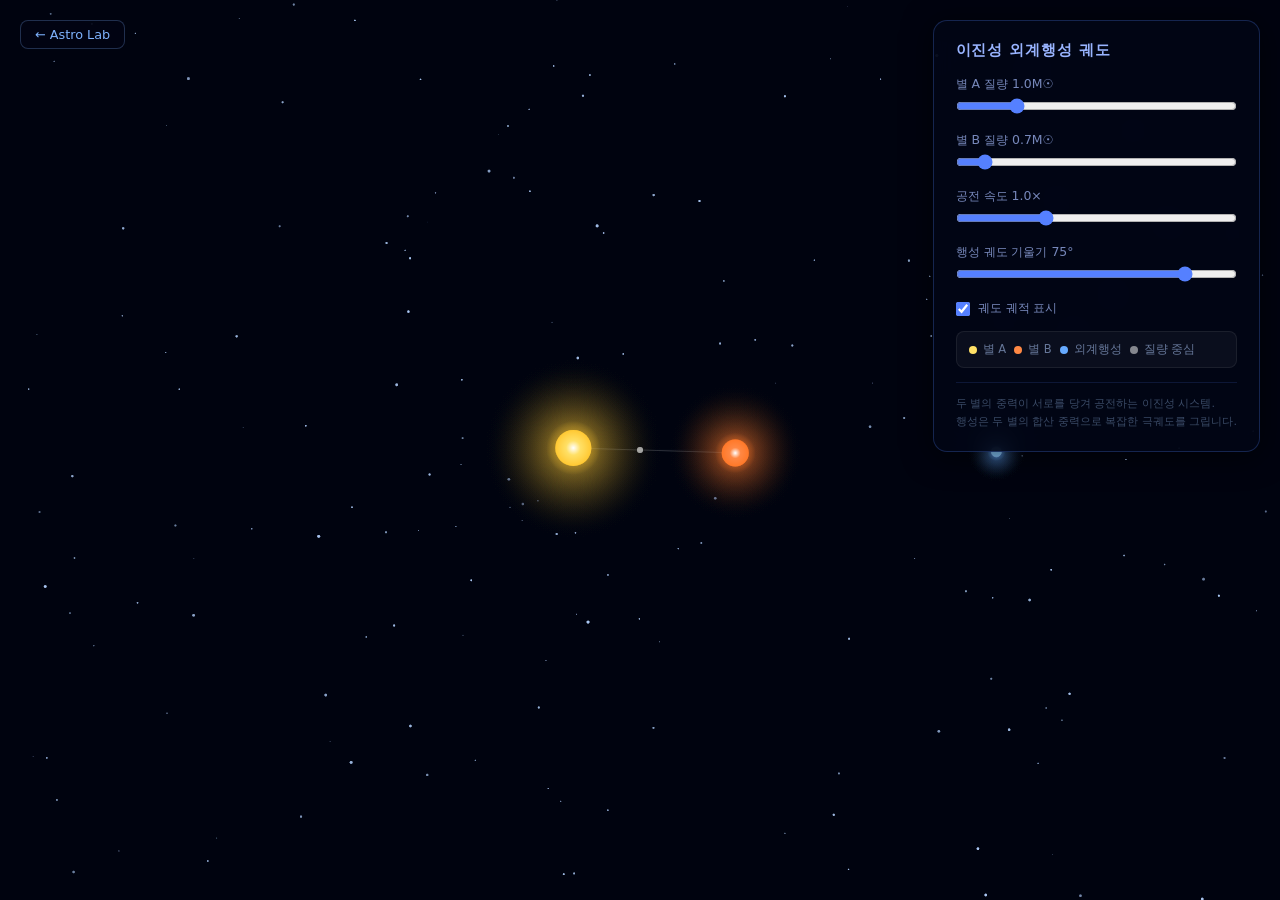
==== binary-orbit/index.html @ 29311277 "feat: Astro Lab 초기 구성 - 천문 과학 허브 메인 페이지 (우주 배경 + 카드 그리드) - 블랙홀 중력 렌즈 시뮬레이션 (WebGL, 기존 이동) - 이진성 외계행성" ====
<!DOCTYPE html>
<html lang="ko">
<head>
    <meta charset="UTF-8">
    <meta name="viewport" content="width=device-width, initial-scale=1.0">
    <title>이진성 외계행성 궤도 — Astro Lab</title>
    <link rel="stylesheet" href="style.css">
</head>
<body>
    <canvas id="canvas"></canvas>

    <a href="../" id="backBtn">← Astro Lab</a>

    <div id="controls">
        <h2>이진성 외계행성 궤도</h2>

        <div class="control-group">
            <label>별 A 질량 <span id="massAVal">1.0</span>M☉</label>
            <input type="range" id="massA" min="0.5" max="3.0" step="0.1" value="1.0">
        </div>

        <div class="control-group">
            <label>별 B 질량 <span id="massBVal">0.7</span>M☉</label>
            <input type="range" id="massB" min="0.5" max="3.0" step="0.1" value="0.7">
        </div>

        <div class="control-group">
            <label>공전 속도 <span id="speedVal">1.0</span>×</label>
            <input type="range" id="speed" min="0.1" max="3.0" step="0.1" value="1.0">
        </div>

        <div class="control-group">
            <label>행성 궤도 기울기 <span id="tiltVal">75</span>°</label>
            <input type="range" id="tilt" min="0" max="90" step="1" value="75">
        </div>

        <div class="control-group">
            <label class="checkbox-label">
                <input type="checkbox" id="showTrail" checked>
                궤도 궤적 표시
            </label>
        </div>

        <div class="legend">
            <div class="legend-item"><span class="dot yellow"></span> 별 A</div>
            <div class="legend-item"><span class="dot orange"></span> 별 B</div>
            <div class="legend-item"><span class="dot blue"></span> 외계행성</div>
            <div class="legend-item"><span class="dot white"></span> 질량 중심</div>
        </div>

        <div class="info">
            <p class="small">두 별의 중력이 서로를 당겨 공전하는 이진성 시스템.<br>행성은 두 별의 합산 중력으로 복잡한 극궤도를 그립니다.</p>
        </div>
    </div>

    <script src="app.js"></script>
</body>
</html>
---- binary-orbit/style.css ----
*, *::before, *::after {
    margin: 0;
    padding: 0;
    box-sizing: border-box;
}

body {
    background: #020510;
    overflow: hidden;
    font-family: 'Segoe UI', system-ui, sans-serif;
}

canvas {
    display: block;
    width: 100vw;
    height: 100vh;
}

#backBtn {
    position: fixed;
    top: 20px;
    left: 20px;
    z-index: 100;
    font-size: 0.8rem;
    color: #7eb3ff;
    text-decoration: none;
    background: rgba(2, 5, 20, 0.7);
    border: 1px solid rgba(126, 179, 255, 0.25);
    border-radius: 8px;
    padding: 6px 14px;
    backdrop-filter: blur(8px);
    transition: background 0.2s, border-color 0.2s;
}

#backBtn:hover {
    background: rgba(126, 179, 255, 0.1);
    border-color: rgba(126, 179, 255, 0.5);
}

#controls {
    position: fixed;
    top: 20px;
    right: 20px;
    background: rgba(2, 6, 22, 0.88);
    border: 1px solid rgba(80, 130, 255, 0.25);
    border-radius: 14px;
    padding: 20px 22px;
    min-width: 230px;
    backdrop-filter: blur(12px);
    box-shadow: 0 4px 30px rgba(0, 0, 0, 0.6);
    color: #dde8ff;
    max-height: calc(100vh - 40px);
    overflow-y: auto;
}

#controls h2 {
    font-size: 0.92rem;
    font-weight: 600;
    letter-spacing: 0.06em;
    color: #99b4ff;
    margin-bottom: 16px;
    text-transform: uppercase;
}

.control-group {
    margin-bottom: 14px;
}

.control-group label {
    display: block;
    font-size: 0.78rem;
    color: #7788bb;
    margin-bottom: 5px;
}

.checkbox-label {
    display: flex !important;
    align-items: center;
    gap: 8px;
    cursor: pointer;
}

input[type="range"] {
    width: 100%;
    accent-color: #5580ff;
    cursor: pointer;
}

input[type="checkbox"] {
    accent-color: #5580ff;
    width: 14px;
    height: 14px;
    cursor: pointer;
    flex-shrink: 0;
}

.legend {
    margin: 14px 0;
    padding: 10px 12px;
    background: rgba(255,255,255,0.04);
    border-radius: 8px;
    border: 1px solid rgba(255,255,255,0.07);
    display: flex;
    flex-wrap: wrap;
    gap: 8px;
}

.legend-item {
    display: flex;
    align-items: center;
    gap: 6px;
    font-size: 0.72rem;
    color: #667799;
}

.dot {
    width: 8px;
    height: 8px;
    border-radius: 50%;
    flex-shrink: 0;
}

.dot.yellow { background: #ffe066; }
.dot.orange { background: #ff8844; }
.dot.blue   { background: #66aaff; }
.dot.white  { background: rgba(255,255,255,0.5); }

.info {
    padding-top: 12px;
    border-top: 1px solid rgba(80,130,255,0.15);
}

.small {
    font-size: 0.7rem;
    color: #3a4a66;
    line-height: 1.6;
}
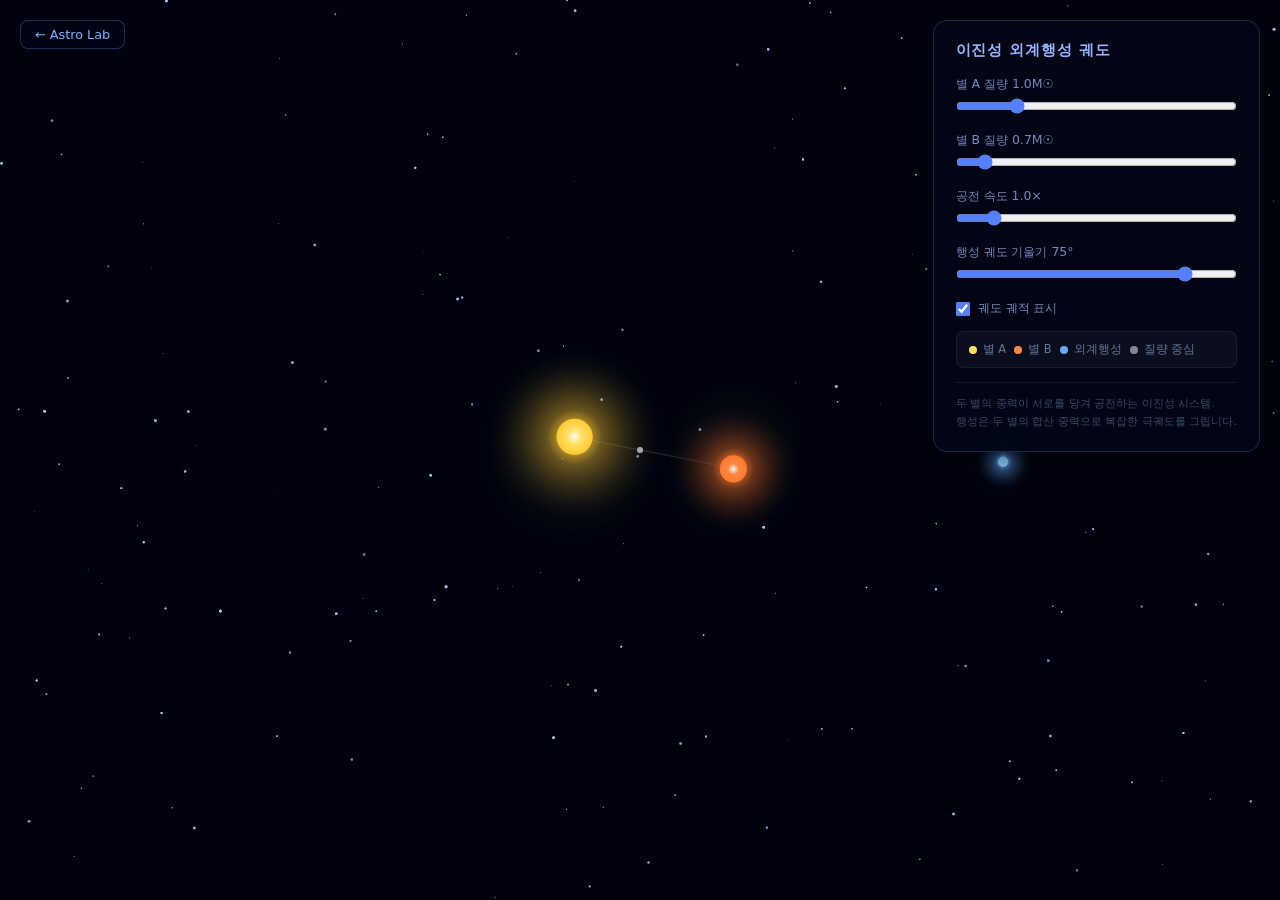
==== commit 17dfd680: "perf: 이진성 시뮬레이션 속도 개선 - DT_BASE: 0.008 → 0.025 (3배) - 프레임당 물리 스텝: 5 → 10 (2배) - 공전 속도 슬라이더 최대: 3.0× " ====
--- a/binary-orbit/index.html
+++ b/binary-orbit/index.html
@@ -26,7 +26,7 @@
 
         <div class="control-group">
             <label>공전 속도 <span id="speedVal">1.0</span>×</label>
-            <input type="range" id="speed" min="0.1" max="3.0" step="0.1" value="1.0">
+            <input type="range" id="speed" min="0.1" max="8.0" step="0.1" value="1.0">
         </div>
 
         <div class="control-group">
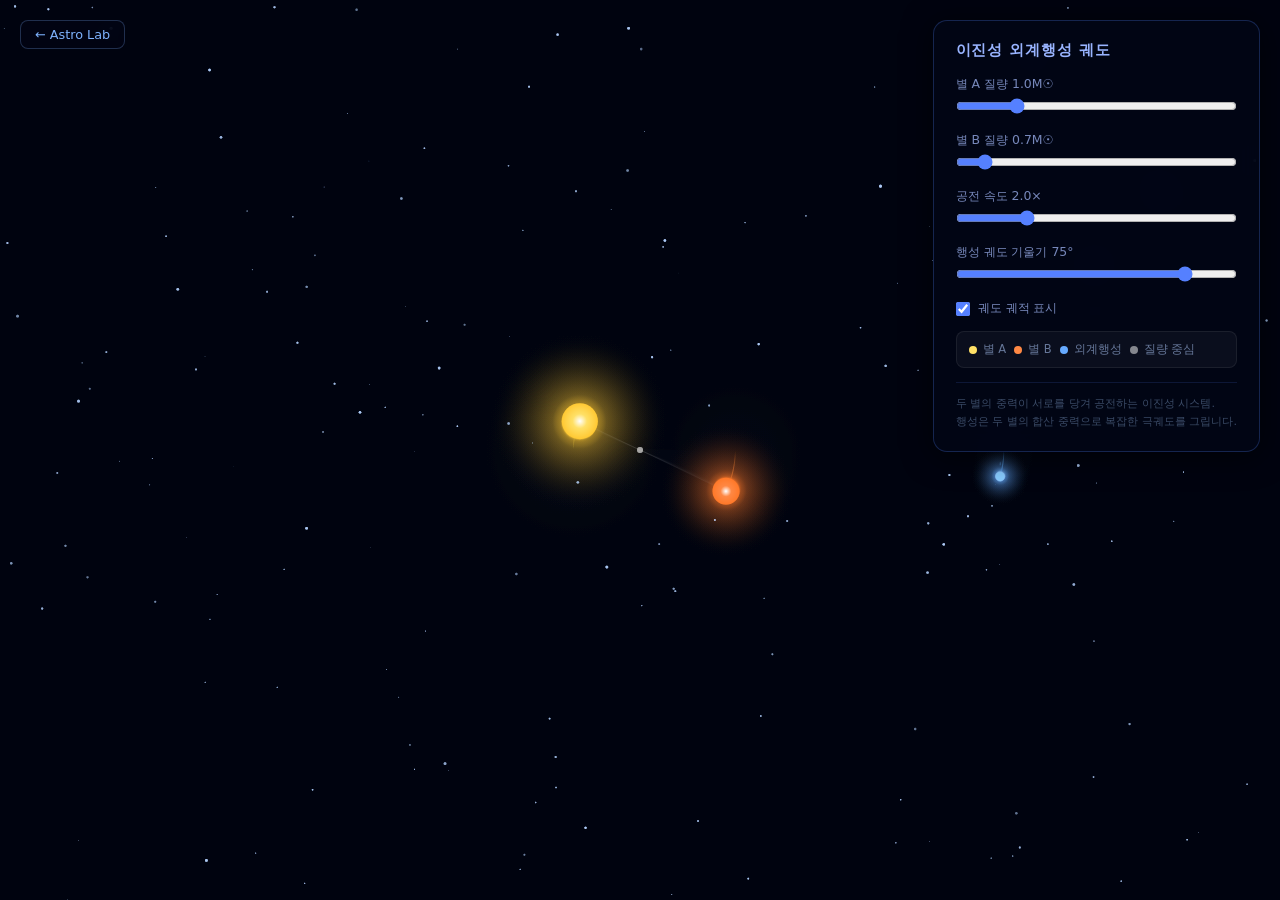
==== commit 077e8dc7: "fix: 질량 변경 시 행성 궤도 즉시 반영 - 질량 슬라이더: initStars() → initBodies()   총 질량 변경 시 pOrbit = sep*(1.6+mSum*0." ====
--- a/binary-orbit/index.html
+++ b/binary-orbit/index.html
@@ -25,8 +25,8 @@
         </div>
 
         <div class="control-group">
-            <label>공전 속도 <span id="speedVal">1.0</span>×</label>
-            <input type="range" id="speed" min="0.1" max="8.0" step="0.1" value="1.0">
+            <label>공전 속도 <span id="speedVal">2.0</span>×</label>
+            <input type="range" id="speed" min="0.1" max="8.0" step="0.1" value="2.0">
         </div>
 
         <div class="control-group">
